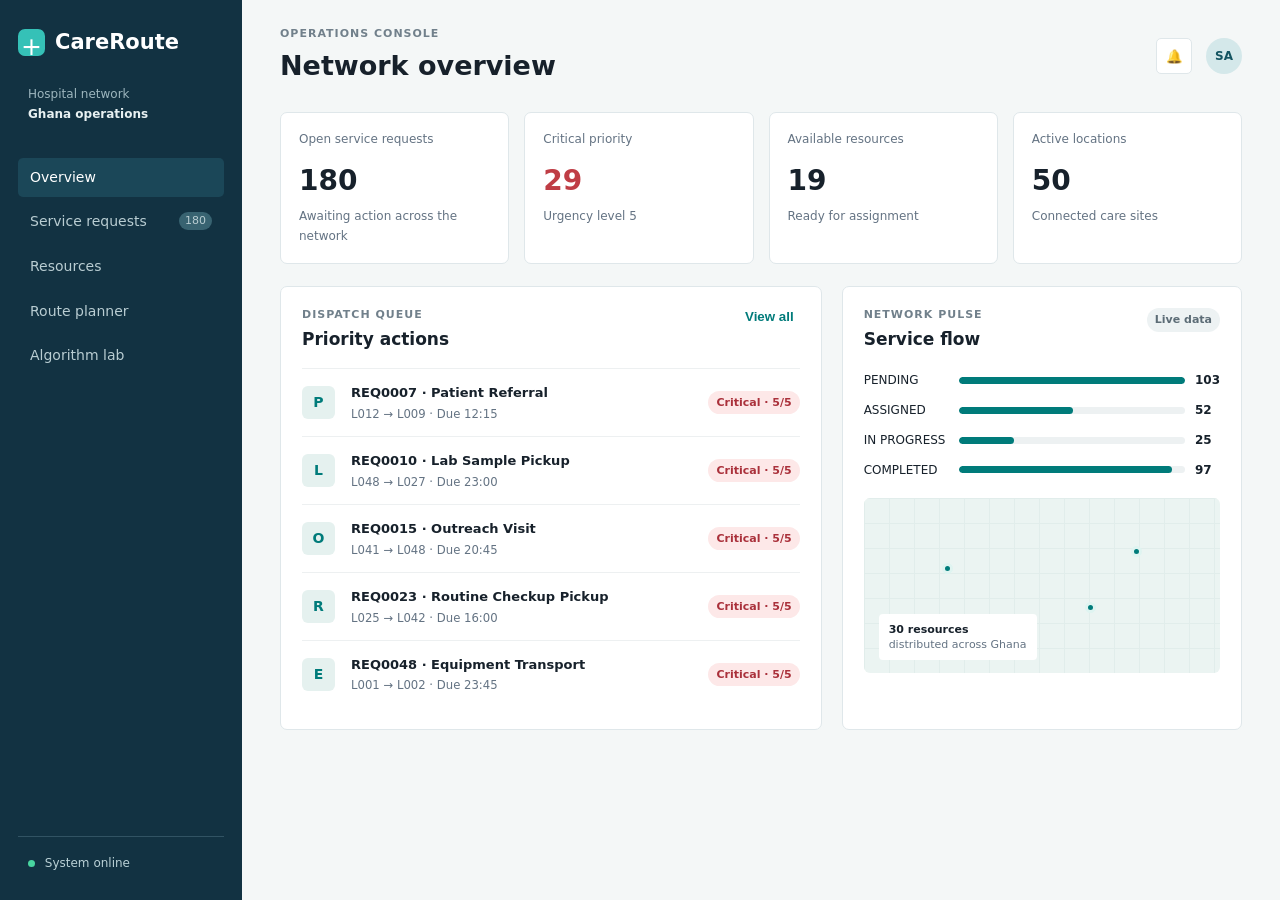
==== frontend/index.html @ ecad50bc "Initial commit: hospital optimizer project" ====
<!doctype html>
<html lang="en">
  <head>
    <meta charset="UTF-8" />
    <meta name="viewport" content="width=device-width, initial-scale=1.0" />
    <title>CareRoute | Operations Console</title>
    <link rel="stylesheet" href="styles.css" />
  </head>
  <body>
    <main class="shell">
      <aside class="sidebar">
        <div class="brand"><span class="brand-mark">+</span><span>CareRoute</span></div>
        <p class="network-label">Hospital network<br /><strong>Ghana operations</strong></p>
        <nav>
          <button class="nav-item active" data-view="dashboard">Overview</button>
          <button class="nav-item" data-view="requests">Service requests <span id="pending-count"></span></button>
          <button class="nav-item" data-view="resources">Resources</button>
          <button class="nav-item" data-view="routing">Route planner</button>
          <button class="nav-item" data-view="algorithms">Algorithm lab</button>
        </nav>
        <div class="sidebar-bottom"><span class="live-dot"></span> System online</div>
      </aside>

      <section class="content">
        <header class="topbar">
          <div><p class="eyebrow" id="page-kicker">Operations console</p><h1 id="page-title">Network overview</h1></div>
          <div class="top-actions"><button class="icon-button" aria-label="Notifications">&#128276;</button><div class="operator">SA</div></div>
        </header>

        <section id="dashboard" class="view active-view">
          <div class="stats-grid">
            <article class="stat-card"><p>Open service requests</p><strong id="open-total">--</strong><span>Awaiting action across the network</span></article>
            <article class="stat-card"><p>Critical priority</p><strong id="critical-total" class="danger-text">--</strong><span>Urgency level 5</span></article>
            <article class="stat-card"><p>Available resources</p><strong id="available-total">--</strong><span>Ready for assignment</span></article>
            <article class="stat-card"><p>Active locations</p><strong id="location-total">--</strong><span>Connected care sites</span></article>
          </div>

          <div class="dashboard-grid">
            <section class="panel dispatch-panel"><div class="panel-heading"><div><p class="eyebrow">Dispatch queue</p><h2>Priority actions</h2></div><button class="text-button" data-go="requests">View all</button></div><div id="priority-list" class="priority-list"></div></section>
            <section class="panel network-panel"><div class="panel-heading"><div><p class="eyebrow">Network pulse</p><h2>Service flow</h2></div><span class="pill neutral">Live data</span></div><div id="status-bars" class="status-bars"></div><div class="map-card"><div class="map-grid"></div><span class="map-point a"></span><span class="map-point b"></span><span class="map-point c"></span><div class="map-copy"><strong>30 resources</strong><span>distributed across Ghana</span></div></div></section>
          </div>
        </section>

        <section id="requests" class="view">
          <div class="toolbar"><label class="search"><span>Search</span><input id="request-search" placeholder="Request ID, type, or location" /></label><select id="status-filter"><option value="ALL">All statuses</option><option>PENDING</option><option>ASSIGNED</option><option>IN_PROGRESS</option><option>COMPLETED</option><option>CANCELLED</option></select><select id="urgency-filter"><option value="ALL">All urgency levels</option><option value="5">Critical</option><option value="4">High</option><option value="3">Medium</option><option value="2">Low</option><option value="1">Routine</option></select></div>
          <section class="panel table-panel"><div class="panel-heading"><div><p class="eyebrow">Service requests</p><h2>Dispatch register</h2></div><div><span id="results-count" class="muted"></span><button id="new-request" class="assign-button">New request</button></div></div><div class="table-wrap"><table><thead><tr><th>Request</th><th>Route</th><th>Urgency</th><th>Status</th><th>Deadline</th><th></th></tr></thead><tbody id="requests-table"></tbody></table></div></section>
        </section>

        <section id="resources" class="view"><section class="panel"><div class="panel-heading"><div><p class="eyebrow">Fleet and team</p><h2>Resource availability</h2></div><span class="muted">Greedy assignment ready</span></div><div id="resource-grid" class="resource-grid"></div></section></section>

        <section id="routing" class="view"><div class="route-layout"><section class="panel route-controls"><p class="eyebrow">Dijkstra route search</p><h2>Find the fastest connection</h2><label>From<select id="route-from"></select></label><label>To<select id="route-to"></select></label><button id="route-button" class="primary-button">Calculate route</button><div id="route-result" class="route-result"></div></section><section class="route-stage"><div class="route-lines"><i></i><i></i><i></i><i></i></div><div class="route-node n1">L039</div><div class="route-node n2">L021</div><div class="route-node n3">L012</div><div class="route-node n4">L045</div><div class="route-caption">Road network visualization</div></section></div></section>

        <section id="algorithms" class="view"><div class="algorithm-grid"><section class="panel"><p class="eyebrow">Scheduling engine</p><h2>Compare dispatch order</h2><div class="segmented"><button class="selected" data-order="fifo">FIFO</button><button data-order="urgency">Urgency</button><button data-order="score">Priority score</button></div><ol id="schedule-list" class="schedule-list"></ol></section><section class="panel"><p class="eyebrow">Budget selection</p><h2>Response-time optimization</h2><label class="budget-label">Available minutes <input id="budget-input" type="range" min="60" max="720" value="300" /><strong id="budget-value">300 min</strong></label><div id="budget-result" class="budget-result"></div></section><section class="panel"><p class="eyebrow">Tree lookup</p><h2>Find a request by ID</h2><div class="toolbar"><input id="index-input" placeholder="REQ0001" /><button id="index-button" class="assign-button">Search index</button></div><div id="index-result" class="muted"></div></section><section class="panel"><p class="eyebrow">Network planning</p><h2>Minimum-cost road network</h2><button id="mst-button" class="primary-button">Run Prim and Kruskal</button><div id="mst-result" class="budget-result"></div></section></div></section>
      </section>
    </main>
    <dialog id="assignment-dialog"><form method="dialog"><button class="dialog-close" value="cancel" aria-label="Close">&#215;</button><p class="eyebrow">Smart assignment</p><h2 id="dialog-title">Assign resource</h2><p id="dialog-copy" class="muted"></p><label>Available resource<select id="assignment-resource"></select></label><button id="confirm-assignment" value="default" class="primary-button">Confirm assignment</button></form></dialog>
    <dialog id="request-dialog"><form id="request-form"><button class="dialog-close" type="button" value="cancel" aria-label="Close">&#215;</button><p class="eyebrow">New service request</p><h2>Open a dispatch request</h2><label>Source<select name="source" id="new-source"></select></label><label>Destination<select name="destination" id="new-destination"></select></label><label>Service category<input name="category" value="Patient Referral" required /></label><label>Urgency<select name="urgency"><option value="5">5 — Critical</option><option value="4">4 — High</option><option value="3" selected>3 — Medium</option><option value="2">2 — Low</option><option value="1">1 — Routine</option></select></label><button class="primary-button">Create request</button></form></dialog>
    <script src="app.js"></script>
  </body>
</html>
---- frontend/styles.css ----
:root{--ink:#17212b;--muted:#647383;--line:#dfe7ea;--bg:#f4f7f7;--card:#fff;--navy:#123242;--teal:#007b7a;--aqua:#dff4f1;--red:#bf3d45;--amber:#b87516}*{box-sizing:border-box}body{margin:0;background:var(--bg);color:var(--ink);font:14px/1.4 Inter,ui-sans-serif,system-ui,-apple-system,BlinkMacSystemFont,"Segoe UI",sans-serif}.shell{display:flex;min-height:100vh}.sidebar{width:242px;background:var(--navy);color:#dce8ea;padding:28px 18px;display:flex;flex-direction:column}.brand{font-size:21px;font-weight:750;display:flex;gap:10px;align-items:center;color:#fff}.brand-mark{width:27px;height:27px;border-radius:7px;background:#35c1b7;display:grid;place-items:center;font-size:25px;font-weight:400}.network-label{font-size:12px;color:#9db6be;line-height:1.6;margin:28px 10px 34px}.network-label strong{color:#e8f1f2;font-weight:600}nav{display:grid;gap:5px}.nav-item{border:0;background:none;color:#b9cdd2;text-align:left;padding:10px 12px;border-radius:5px;font:inherit;cursor:pointer;display:flex;justify-content:space-between}.nav-item:hover,.nav-item.active{background:#1b4758;color:#fff}.nav-item span{font-size:11px;background:#386371;padding:1px 6px;border-radius:10px}.sidebar-bottom{margin-top:auto;border-top:1px solid #315363;padding:18px 10px 0;font-size:12px;color:#bad1d6}.live-dot{display:inline-block;width:7px;height:7px;background:#48d5a0;border-radius:50%;margin-right:6px}.content{flex:1;min-width:0;padding:0 38px 48px}.topbar{height:112px;display:flex;justify-content:space-between;align-items:center}.eyebrow{font-size:11px;line-height:1.2;text-transform:uppercase;letter-spacing:1px;color:#71808b;margin:0 0 7px;font-weight:700}h1,h2,p{margin-top:0}h1{font-size:27px;letter-spacing:0;margin-bottom:0}h2{font-size:17px;letter-spacing:0;margin-bottom:0}.top-actions{display:flex;align-items:center;gap:14px}.icon-button{border:1px solid var(--line);width:36px;height:36px;background:#fff;border-radius:5px;cursor:pointer}.operator{width:36px;height:36px;background:#d4e8ea;color:#135461;border-radius:50%;display:grid;place-items:center;font-weight:700;font-size:12px}.view{display:none}.view.active-view{display:block}.stats-grid{display:grid;grid-template-columns:repeat(4,1fr);gap:15px;margin-bottom:22px}.stat-card,.panel{background:var(--card);border:1px solid var(--line);border-radius:7px}.stat-card{padding:18px}.stat-card p{color:var(--muted);font-size:12px;margin-bottom:13px}.stat-card strong{font-size:28px;display:block;margin-bottom:6px}.stat-card span,.muted{font-size:12px;color:var(--muted)}.danger-text{color:var(--red)}.dashboard-grid{display:grid;grid-template-columns:1.15fr .85fr;gap:20px}.panel{padding:21px}.panel-heading{display:flex;justify-content:space-between;align-items:flex-start;margin-bottom:16px}.text-button{border:0;background:transparent;color:var(--teal);font-weight:650;cursor:pointer}.priority-list{display:grid}.priority-item{display:grid;grid-template-columns:38px 1fr auto;gap:11px;align-items:center;border-top:1px solid #edf0f1;padding:14px 0}.priority-icon{width:33px;height:33px;border-radius:6px;background:#e5f1ef;color:#007b7a;display:grid;place-items:center;font-weight:750}.priority-item strong{font-size:13px}.priority-item small{display:block;color:var(--muted);margin-top:3px}.pill,.urgency{padding:4px 8px;border-radius:12px;font-size:11px;font-weight:700;white-space:nowrap}.pill.neutral{background:#edf2f3;color:#5c6c76}.urgency.u5{background:#fde8e8;color:#aa313b}.urgency.u4{background:#fff2dc;color:#9a6214}.urgency.u3{background:#e8f3fc;color:#276a95}.urgency.u2,.urgency.u1{background:#edf2f3;color:#60717d}.status-bars{display:grid;gap:13px;margin:20px 0}.bar-row{display:grid;grid-template-columns:85px 1fr 25px;gap:10px;align-items:center;font-size:12px}.bar{height:7px;background:#edf1f2;border-radius:6px;overflow:hidden}.bar i{display:block;height:100%;background:var(--teal);border-radius:6px}.map-card{height:175px;position:relative;overflow:hidden;background:#ecf4f2;border-radius:6px}.map-grid{position:absolute;inset:0;background-image:linear-gradient(#dceae7 1px,transparent 1px),linear-gradient(90deg,#dceae7 1px,transparent 1px);background-size:25px 25px;opacity:.65}.map-point{position:absolute;width:11px;height:11px;background:#007b7a;border:3px solid #dff4f1;border-radius:50%}.map-point.a{top:37%;left:22%}.map-point.b{top:59%;left:62%}.map-point.c{top:27%;left:75%}.map-copy{position:absolute;left:15px;bottom:13px;background:#fff;padding:8px 10px;border-radius:4px;display:grid;font-size:11px}.map-copy span{color:var(--muted)}.toolbar{display:flex;gap:10px;margin-bottom:17px}.search{display:flex;align-items:center;gap:9px;background:#fff;border:1px solid var(--line);border-radius:5px;padding:0 11px;width:min(380px,50%);color:#7b8991;font-size:12px}.search input,select{border:0;background:transparent;font:inherit;outline:0;width:100%;padding:10px 0}select{background:#fff;border:1px solid var(--line);border-radius:5px;padding:9px 10px;min-width:135px}.search input{padding:10px 0}.table-panel{padding:21px 0}.table-panel .panel-heading{padding:0 21px}.table-wrap{overflow:auto}table{border-collapse:collapse;width:100%;min-width:720px}th,td{text-align:left;padding:13px 21px;border-top:1px solid #edf0f1;font-size:12px}th{color:#71808b;text-transform:uppercase;letter-spacing:.6px;font-size:10px}td strong{font-size:12px}.status{font-size:10px;font-weight:700;letter-spacing:.3px}.status.PENDING{color:#9a6214}.status.ASSIGNED{color:#276a95}.status.IN_PROGRESS{color:#007b7a}.status.COMPLETED{color:#548459}.status.CANCELLED{color:#8a5b65}.assign-button{border:1px solid #bcd5d4;background:#fff;color:#007b7a;border-radius:4px;padding:6px 9px;font:inherit;font-weight:700;cursor:pointer}.resource-grid{display:grid;grid-template-columns:repeat(3,1fr);gap:13px}.resource{border:1px solid var(--line);border-radius:5px;padding:15px}.resource-top{display:flex;justify-content:space-between;align-items:center;margin-bottom:14px}.resource strong{font-size:15px}.resource p{font-size:12px;color:var(--muted);margin:4px 0}.availability{font-size:10px;font-weight:700}.availability.AVAILABLE{color:#16815e}.availability.BUSY{color:#b87516}.availability.OFFLINE{color:#8b6870}.route-layout,.algorithm-grid{display:grid;grid-template-columns:360px 1fr;gap:20px}.route-controls label{display:grid;gap:6px;margin:20px 0 0;color:var(--muted);font-size:12px}.primary-button{border:0;background:var(--teal);color:#fff;border-radius:5px;padding:11px 14px;font:inherit;font-weight:700;cursor:pointer;margin-top:20px}.route-result{margin-top:20px;padding:13px;background:#eff8f6;border-radius:5px;font-size:13px}.route-stage{min-height:400px;background:#eaf3f1;border:1px solid var(--line);border-radius:7px;position:relative;overflow:hidden;background-image:linear-gradient(45deg,rgba(90,143,137,.08) 25%,transparent 25%,transparent 75%,rgba(90,143,137,.08) 75%),linear-gradient(-45deg,rgba(90,143,137,.06) 25%,transparent 25%,transparent 75%,rgba(90,143,137,.06) 75%);background-size:54px 54px}.route-lines i{position:absolute;height:3px;background:#78b8b2;transform-origin:left center;border-radius:3px}.route-lines i:nth-child(1){width:45%;left:20%;top:35%;transform:rotate(22deg)}.route-lines i:nth-child(2){width:32%;left:53%;top:50%;transform:rotate(-45deg)}.route-lines i:nth-child(3){width:33%;left:24%;top:39%;transform:rotate(74deg)}.route-lines i:nth-child(4){width:35%;left:34%;top:74%;transform:rotate(-23deg)}.route-node{position:absolute;width:51px;height:51px;border-radius:50%;display:grid;place-items:center;background:#fff;border:4px solid #218b85;color:#155a5c;font-size:11px;font-weight:750;box-shadow:0 2px 8px #99c5bf}.n1{left:16%;top:27%}.n2{left:58%;top:48%}.n3{right:16%;top:27%}.n4{left:31%;bottom:15%}.route-caption{position:absolute;bottom:15px;right:17px;color:#61727a;font-size:12px}.segmented{display:flex;background:#edf2f2;border-radius:5px;padding:3px;margin:20px 0 8px}.segmented button{flex:1;border:0;border-radius:3px;background:transparent;padding:7px;font:inherit;font-size:12px;cursor:pointer}.segmented button.selected{background:#fff;color:#007b7a;font-weight:700;box-shadow:0 1px 3px #ccd8d7}.schedule-list{padding-left:25px;margin:12px 0 0}.schedule-list li{padding:11px 0 11px 4px;border-bottom:1px solid #edf0f1}.schedule-list small{display:block;color:var(--muted);margin-top:3px}.budget-label{display:grid;gap:12px;color:var(--muted);font-size:12px;margin-top:25px}.budget-label input{accent-color:var(--teal);width:100%}.budget-label strong{color:var(--ink);font-size:22px}.budget-result{margin-top:21px;border-top:1px solid var(--line);padding-top:17px;font-size:13px;line-height:1.7}dialog{border:0;border-radius:7px;padding:25px;width:min(420px,90vw);box-shadow:0 14px 44px #344b5366}dialog::backdrop{background:#18313a77}dialog form{display:grid}dialog h2{margin-bottom:8px}.dialog-close{position:absolute;right:12px;top:10px;border:0;background:transparent;font-size:23px;cursor:pointer}dialog label{display:grid;gap:7px;margin-top:15px;color:var(--muted);font-size:12px}@media(max-width:900px){.sidebar{width:70px;padding:24px 10px}.brand span:last-child,.network-label,.nav-item{font-size:0}.nav-item{height:40px}.nav-item::first-letter{font-size:15px}.sidebar-bottom{font-size:0}.content{padding:0 20px 35px}.stats-grid{grid-template-columns:repeat(2,1fr)}.dashboard-grid,.route-layout,.algorithm-grid{grid-template-columns:1fr}.resource-grid{grid-template-columns:repeat(2,1fr)}}@media(max-width:560px){.content{padding:0 14px 30px}.topbar{height:90px}.stats-grid{gap:9px}.stat-card{padding:14px}.stat-card strong{font-size:22px}.toolbar{flex-wrap:wrap}.search{width:100%}.resource-grid{grid-template-columns:1fr}.topbar h1{font-size:22px}}
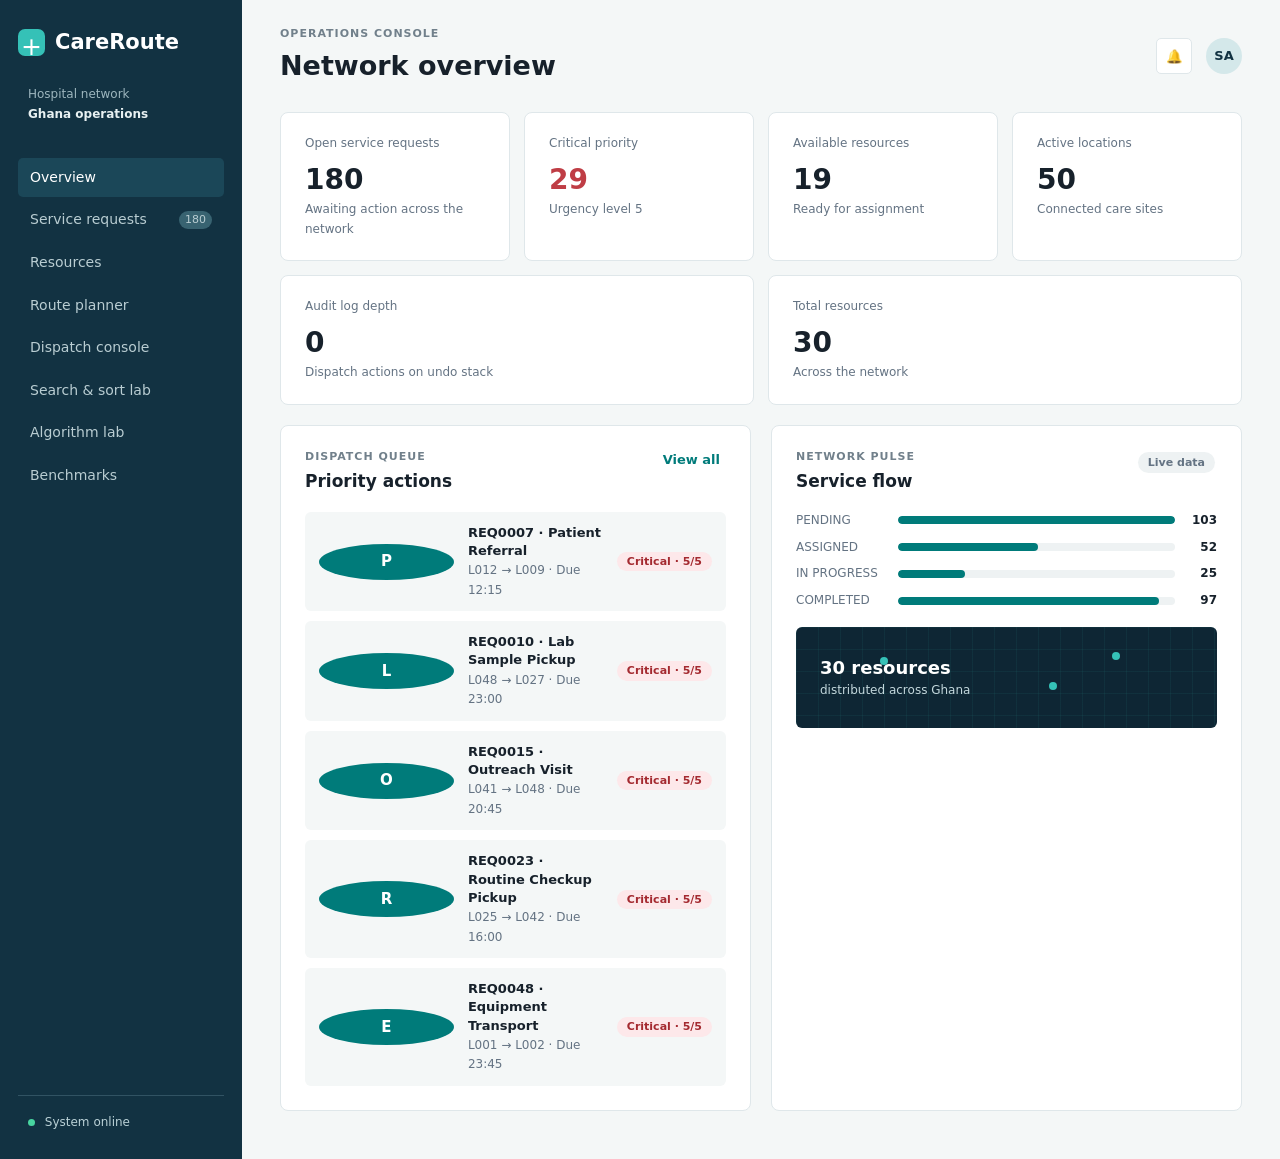
==== commit fd387bd4: "feat: complete frontend with all console functionalities - Add 10 new API endpoints to WebServer (so" ====
--- a/frontend/index.html
+++ b/frontend/index.html
@@ -16,7 +16,10 @@
           <button class="nav-item" data-view="requests">Service requests <span id="pending-count"></span></button>
           <button class="nav-item" data-view="resources">Resources</button>
           <button class="nav-item" data-view="routing">Route planner</button>
+          <button class="nav-item" data-view="dispatch">Dispatch console</button>
+          <button class="nav-item" data-view="search-sort">Search &amp; sort lab</button>
           <button class="nav-item" data-view="algorithms">Algorithm lab</button>
+          <button class="nav-item" data-view="benchmarks">Benchmarks</button>
         </nav>
         <div class="sidebar-bottom"><span class="live-dot"></span> System online</div>
       </aside>
@@ -27,6 +30,7 @@
           <div class="top-actions"><button class="icon-button" aria-label="Notifications">&#128276;</button><div class="operator">SA</div></div>
         </header>
 
+        <!-- ========== DASHBOARD ========== -->
         <section id="dashboard" class="view active-view">
           <div class="stats-grid">
             <article class="stat-card"><p>Open service requests</p><strong id="open-total">--</strong><span>Awaiting action across the network</span></article>
@@ -34,27 +38,214 @@
             <article class="stat-card"><p>Available resources</p><strong id="available-total">--</strong><span>Ready for assignment</span></article>
             <article class="stat-card"><p>Active locations</p><strong id="location-total">--</strong><span>Connected care sites</span></article>
           </div>
-
+          <div class="stats-grid" style="margin-top:14px">
+            <article class="stat-card"><p>Audit log depth</p><strong id="audit-depth">0</strong><span>Dispatch actions on undo stack</span></article>
+            <article class="stat-card"><p>Total resources</p><strong id="resource-total">--</strong><span>Across the network</span></article>
+          </div>
           <div class="dashboard-grid">
             <section class="panel dispatch-panel"><div class="panel-heading"><div><p class="eyebrow">Dispatch queue</p><h2>Priority actions</h2></div><button class="text-button" data-go="requests">View all</button></div><div id="priority-list" class="priority-list"></div></section>
             <section class="panel network-panel"><div class="panel-heading"><div><p class="eyebrow">Network pulse</p><h2>Service flow</h2></div><span class="pill neutral">Live data</span></div><div id="status-bars" class="status-bars"></div><div class="map-card"><div class="map-grid"></div><span class="map-point a"></span><span class="map-point b"></span><span class="map-point c"></span><div class="map-copy"><strong>30 resources</strong><span>distributed across Ghana</span></div></div></section>
           </div>
         </section>
 
+        <!-- ========== SERVICE REQUESTS ========== -->
         <section id="requests" class="view">
           <div class="toolbar"><label class="search"><span>Search</span><input id="request-search" placeholder="Request ID, type, or location" /></label><select id="status-filter"><option value="ALL">All statuses</option><option>PENDING</option><option>ASSIGNED</option><option>IN_PROGRESS</option><option>COMPLETED</option><option>CANCELLED</option></select><select id="urgency-filter"><option value="ALL">All urgency levels</option><option value="5">Critical</option><option value="4">High</option><option value="3">Medium</option><option value="2">Low</option><option value="1">Routine</option></select></div>
           <section class="panel table-panel"><div class="panel-heading"><div><p class="eyebrow">Service requests</p><h2>Dispatch register</h2></div><div><span id="results-count" class="muted"></span><button id="new-request" class="assign-button">New request</button></div></div><div class="table-wrap"><table><thead><tr><th>Request</th><th>Route</th><th>Urgency</th><th>Status</th><th>Deadline</th><th></th></tr></thead><tbody id="requests-table"></tbody></table></div></section>
         </section>
 
+        <!-- ========== RESOURCES ========== -->
         <section id="resources" class="view"><section class="panel"><div class="panel-heading"><div><p class="eyebrow">Fleet and team</p><h2>Resource availability</h2></div><span class="muted">Greedy assignment ready</span></div><div id="resource-grid" class="resource-grid"></div></section></section>
 
-        <section id="routing" class="view"><div class="route-layout"><section class="panel route-controls"><p class="eyebrow">Dijkstra route search</p><h2>Find the fastest connection</h2><label>From<select id="route-from"></select></label><label>To<select id="route-to"></select></label><button id="route-button" class="primary-button">Calculate route</button><div id="route-result" class="route-result"></div></section><section class="route-stage"><div class="route-lines"><i></i><i></i><i></i><i></i></div><div class="route-node n1">L039</div><div class="route-node n2">L021</div><div class="route-node n3">L012</div><div class="route-node n4">L045</div><div class="route-caption">Road network visualization</div></section></div></section>
-
-        <section id="algorithms" class="view"><div class="algorithm-grid"><section class="panel"><p class="eyebrow">Scheduling engine</p><h2>Compare dispatch order</h2><div class="segmented"><button class="selected" data-order="fifo">FIFO</button><button data-order="urgency">Urgency</button><button data-order="score">Priority score</button></div><ol id="schedule-list" class="schedule-list"></ol></section><section class="panel"><p class="eyebrow">Budget selection</p><h2>Response-time optimization</h2><label class="budget-label">Available minutes <input id="budget-input" type="range" min="60" max="720" value="300" /><strong id="budget-value">300 min</strong></label><div id="budget-result" class="budget-result"></div></section><section class="panel"><p class="eyebrow">Tree lookup</p><h2>Find a request by ID</h2><div class="toolbar"><input id="index-input" placeholder="REQ0001" /><button id="index-button" class="assign-button">Search index</button></div><div id="index-result" class="muted"></div></section><section class="panel"><p class="eyebrow">Network planning</p><h2>Minimum-cost road network</h2><button id="mst-button" class="primary-button">Run Prim and Kruskal</button><div id="mst-result" class="budget-result"></div></section></div></section>
+        <!-- ========== ROUTE PLANNER ========== -->
+        <section id="routing" class="view">
+          <div class="route-layout">
+            <section class="panel route-controls">
+              <p class="eyebrow">Dijkstra route search</p>
+              <h2>Find the fastest connection</h2>
+              <label>From<select id="route-from"></select></label>
+              <label>To<select id="route-to"></select></label>
+              <button id="route-button" class="primary-button">Calculate route</button>
+              <div id="route-result" class="route-result"></div>
+            </section>
+            <section class="route-stage">
+              <div class="route-lines"><i></i><i></i><i></i><i></i></div>
+              <div class="route-node n1">From</div>
+              <div class="route-node n2">Hop</div>
+              <div class="route-node n3">Hop</div>
+              <div class="route-node n4">To</div>
+              <div class="route-caption">Road network visualization</div>
+            </section>
+          </div>
+        </section>
+
+        <!-- ========== DISPATCH CONSOLE ========== -->
+        <section id="dispatch" class="view">
+          <div class="dispatch-layout">
+            <section class="panel">
+              <p class="eyebrow">Pod 1: Greedy dispatch</p>
+              <h2>Automatic resource assignment</h2>
+              <p class="muted" style="margin-bottom:16px">Assigns the first available resource to each pending request in urgency order. Uses the greedy algorithm from SchedulingEngine.</p>
+              <button id="dispatch-button" class="primary-button">Run greedy dispatch</button>
+              <div id="dispatch-result" class="dispatch-result" style="margin-top:16px"></div>
+            </section>
+            <section class="panel">
+              <div class="panel-heading">
+                <div><p class="eyebrow">Audit stack</p><h2>Dispatch history</h2></div>
+                <button id="undo-button" class="assign-button" style="background:var(--red);color:#fff">Undo last</button>
+              </div>
+              <div id="audit-info" class="muted" style="margin-bottom:12px">Audit log depth: 0</div>
+              <div id="audit-log" class="audit-log"></div>
+            </section>
+          </div>
+        </section>
+
+        <!-- ========== SEARCH & SORT LAB ========== -->
+        <section id="search-sort" class="view">
+          <div class="algorithm-grid">
+            <section class="panel">
+              <p class="eyebrow">Pod 2: Sorting algorithms</p>
+              <h2>Compare request sorting</h2>
+              <div class="control-row">
+                <label>Algorithm<select id="sort-algorithm">
+                  <option value="quickSort">Quick Sort</option>
+                  <option value="mergeSort">Merge Sort</option>
+                  <option value="insertionSort">Insertion Sort</option>
+                  <option value="selectionSort">Selection Sort</option>
+                </select></label>
+                <label>Direction<select id="sort-direction">
+                  <option value="descending">Descending urgency</option>
+                  <option value="ascending">Ascending urgency</option>
+                </select></label>
+                <label>Top N<input id="sort-topn" type="number" min="1" max="300" value="10" style="width:80px" /></label>
+                <button id="sort-button" class="primary-button">Sort</button>
+              </div>
+              <div id="sort-result" class="sort-result"></div>
+            </section>
+            <section class="panel">
+              <p class="eyebrow">Pod 2: Search algorithms</p>
+              <h2>Find request by ID</h2>
+              <p class="muted" style="margin-bottom:12px">Compares linear search O(n) vs binary search O(log n) on sorted data.</p>
+              <div class="control-row">
+                <input id="search-input" placeholder="REQ0001" style="flex:1" />
+                <button id="search-button" class="assign-button">Search</button>
+              </div>
+              <div id="search-result" class="search-result"></div>
+            </section>
+          </div>
+        </section>
+
+        <!-- ========== ALGORITHM LAB ========== -->
+        <section id="algorithms" class="view">
+          <div class="algorithm-grid">
+            <section class="panel">
+              <p class="eyebrow">Scheduling engine</p>
+              <h2>Compare dispatch order</h2>
+              <div class="segmented"><button class="selected" data-order="fifo">FIFO</button><button data-order="urgency">Urgency</button><button data-order="score">Priority score</button></div>
+              <ol id="schedule-list" class="schedule-list"></ol>
+            </section>
+            <section class="panel">
+              <p class="eyebrow">Budget selection</p>
+              <h2>Response-time optimization</h2>
+              <label class="budget-label">Available minutes <input id="budget-input" type="range" min="60" max="720" value="300" /><strong id="budget-value">300 min</strong></label>
+              <div id="budget-result" class="budget-result"></div>
+            </section>
+            <section class="panel">
+              <p class="eyebrow">Tree lookup</p>
+              <h2>Fast index search</h2>
+              <div class="toolbar"><input id="index-input" placeholder="REQ0001" /><button id="index-button" class="assign-button">Search index</button></div>
+              <div id="index-result" class="muted"></div>
+            </section>
+            <section class="panel">
+              <p class="eyebrow">Network planning</p>
+              <h2>Minimum-cost road network</h2>
+              <button id="mst-button" class="primary-button">Run Prim and Kruskal</button>
+              <div id="mst-result" class="budget-result"></div>
+              <div id="mst-detail" class="mst-detail"></div>
+            </section>
+            <section class="panel">
+              <p class="eyebrow">Graph traversal</p>
+              <h2>BFS and DFS exploration</h2>
+              <div class="control-row">
+                <select id="traversal-start">
+                  <option value="">Loading locations...</option>
+                </select>
+                <div class="segmented" style="margin:0"><button class="selected" data-traversal="bfs">BFS</button><button data-traversal="dfs">DFS</button></div>
+                <button id="traversal-button" class="assign-button">Run</button>
+              </div>
+              <div id="traversal-result" class="traversal-result"></div>
+            </section>
+            <section class="panel">
+              <p class="eyebrow">Dynamic programming</p>
+              <h2>Knapsack trace</h2>
+              <div id="dp-trace" class="dp-trace"></div>
+            </section>
+          </div>
+        </section>
+
+        <!-- ========== BENCHMARKS ========== -->
+        <section id="benchmarks" class="view">
+          <div class="algorithm-grid">
+            <section class="panel" style="grid-column:1/-1">
+              <div class="panel-heading">
+                <div><p class="eyebrow">Section 9: Performance experiments</p><h2>Run all benchmarks</h2></div>
+                <button id="benchmark-run" class="primary-button">Execute benchmarks</button>
+              </div>
+              <p class="muted" style="margin:0 0 16px">Times each algorithm across minimum input sizes, averages 3 runs, and records results to the algorithm_runs table and CSV.</p>
+              <div id="benchmark-status" class="muted"></div>
+            </section>
+            <section class="panel">
+              <p class="eyebrow">Search comparison</p>
+              <h2>Linear vs Binary</h2>
+              <div id="bench-search" class="bench-table"></div>
+            </section>
+            <section class="panel">
+              <p class="eyebrow">Sorting comparison</p>
+              <h2>4 algorithms</h2>
+              <div id="bench-sort" class="bench-table"></div>
+            </section>
+            <section class="panel">
+              <p class="eyebrow">Data structure throughput</p>
+              <h2>HashMap &amp; Heap</h2>
+              <div id="bench-ds" class="bench-table"></div>
+            </section>
+            <section class="panel">
+              <p class="eyebrow">Graph algorithms</p>
+              <h2>BFS, DFS, Dijkstra, Prim</h2>
+              <div id="bench-graph" class="bench-table"></div>
+            </section>
+          </div>
+        </section>
+
       </section>
     </main>
-    <dialog id="assignment-dialog"><form method="dialog"><button class="dialog-close" value="cancel" aria-label="Close">&#215;</button><p class="eyebrow">Smart assignment</p><h2 id="dialog-title">Assign resource</h2><p id="dialog-copy" class="muted"></p><label>Available resource<select id="assignment-resource"></select></label><button id="confirm-assignment" value="default" class="primary-button">Confirm assignment</button></form></dialog>
-    <dialog id="request-dialog"><form id="request-form"><button class="dialog-close" type="button" value="cancel" aria-label="Close">&#215;</button><p class="eyebrow">New service request</p><h2>Open a dispatch request</h2><label>Source<select name="source" id="new-source"></select></label><label>Destination<select name="destination" id="new-destination"></select></label><label>Service category<input name="category" value="Patient Referral" required /></label><label>Urgency<select name="urgency"><option value="5">5 — Critical</option><option value="4">4 — High</option><option value="3" selected>3 — Medium</option><option value="2">2 — Low</option><option value="1">1 — Routine</option></select></label><button class="primary-button">Create request</button></form></dialog>
+
+    <!-- Assignment dialog -->
+    <dialog id="assignment-dialog">
+      <form method="dialog">
+        <button class="dialog-close" value="cancel" aria-label="Close">&#215;</button>
+        <p class="eyebrow">Smart assignment</p>
+        <h2 id="dialog-title">Assign resource</h2>
+        <p id="dialog-copy" class="muted"></p>
+        <label>Available resource<select id="assignment-resource"></select></label>
+        <button id="confirm-assignment" value="default" class="primary-button">Confirm assignment</button>
+      </form>
+    </dialog>
+
+    <!-- New request dialog -->
+    <dialog id="request-dialog">
+      <form id="request-form">
+        <button class="dialog-close" type="button" value="cancel" aria-label="Close">&#215;</button>
+        <p class="eyebrow">New service request</p>
+        <h2>Open a dispatch request</h2>
+        <label>Source<select name="source" id="new-source"></select></label>
+        <label>Destination<select name="destination" id="new-destination"></select></label>
+        <label>Service category<input name="category" value="Patient Referral" required /></label>
+        <label>Urgency<select name="urgency"><option value="5">5 — Critical</option><option value="4">4 — High</option><option value="3" selected>3 — Medium</option><option value="2">2 — Low</option><option value="1">1 — Routine</option></select></label>
+        <button class="primary-button">Create request</button>
+      </form>
+    </dialog>
+
     <script src="app.js"></script>
   </body>
 </html>
--- a/frontend/styles.css
+++ b/frontend/styles.css
@@ -1 +1,290 @@
-:root{--ink:#17212b;--muted:#647383;--line:#dfe7ea;--bg:#f4f7f7;--card:#fff;--navy:#123242;--teal:#007b7a;--aqua:#dff4f1;--red:#bf3d45;--amber:#b87516}*{box-sizing:border-box}body{margin:0;background:var(--bg);color:var(--ink);font:14px/1.4 Inter,ui-sans-serif,system-ui,-apple-system,BlinkMacSystemFont,"Segoe UI",sans-serif}.shell{display:flex;min-height:100vh}.sidebar{width:242px;background:var(--navy);color:#dce8ea;padding:28px 18px;display:flex;flex-direction:column}.brand{font-size:21px;font-weight:750;display:flex;gap:10px;align-items:center;color:#fff}.brand-mark{width:27px;height:27px;border-radius:7px;background:#35c1b7;display:grid;place-items:center;font-size:25px;font-weight:400}.network-label{font-size:12px;color:#9db6be;line-height:1.6;margin:28px 10px 34px}.network-label strong{color:#e8f1f2;font-weight:600}nav{display:grid;gap:5px}.nav-item{border:0;background:none;color:#b9cdd2;text-align:left;padding:10px 12px;border-radius:5px;font:inherit;cursor:pointer;display:flex;justify-content:space-between}.nav-item:hover,.nav-item.active{background:#1b4758;color:#fff}.nav-item span{font-size:11px;background:#386371;padding:1px 6px;border-radius:10px}.sidebar-bottom{margin-top:auto;border-top:1px solid #315363;padding:18px 10px 0;font-size:12px;color:#bad1d6}.live-dot{display:inline-block;width:7px;height:7px;background:#48d5a0;border-radius:50%;margin-right:6px}.content{flex:1;min-width:0;padding:0 38px 48px}.topbar{height:112px;display:flex;justify-content:space-between;align-items:center}.eyebrow{font-size:11px;line-height:1.2;text-transform:uppercase;letter-spacing:1px;color:#71808b;margin:0 0 7px;font-weight:700}h1,h2,p{margin-top:0}h1{font-size:27px;letter-spacing:0;margin-bottom:0}h2{font-size:17px;letter-spacing:0;margin-bottom:0}.top-actions{display:flex;align-items:center;gap:14px}.icon-button{border:1px solid var(--line);width:36px;height:36px;background:#fff;border-radius:5px;cursor:pointer}.operator{width:36px;height:36px;background:#d4e8ea;color:#135461;border-radius:50%;display:grid;place-items:center;font-weight:700;font-size:12px}.view{display:none}.view.active-view{display:block}.stats-grid{display:grid;grid-template-columns:repeat(4,1fr);gap:15px;margin-bottom:22px}.stat-card,.panel{background:var(--card);border:1px solid var(--line);border-radius:7px}.stat-card{padding:18px}.stat-card p{color:var(--muted);font-size:12px;margin-bottom:13px}.stat-card strong{font-size:28px;display:block;margin-bottom:6px}.stat-card span,.muted{font-size:12px;color:var(--muted)}.danger-text{color:var(--red)}.dashboard-grid{display:grid;grid-template-columns:1.15fr .85fr;gap:20px}.panel{padding:21px}.panel-heading{display:flex;justify-content:space-between;align-items:flex-start;margin-bottom:16px}.text-button{border:0;background:transparent;color:var(--teal);font-weight:650;cursor:pointer}.priority-list{display:grid}.priority-item{display:grid;grid-template-columns:38px 1fr auto;gap:11px;align-items:center;border-top:1px solid #edf0f1;padding:14px 0}.priority-icon{width:33px;height:33px;border-radius:6px;background:#e5f1ef;color:#007b7a;display:grid;place-items:center;font-weight:750}.priority-item strong{font-size:13px}.priority-item small{display:block;color:var(--muted);margin-top:3px}.pill,.urgency{padding:4px 8px;border-radius:12px;font-size:11px;font-weight:700;white-space:nowrap}.pill.neutral{background:#edf2f3;color:#5c6c76}.urgency.u5{background:#fde8e8;color:#aa313b}.urgency.u4{background:#fff2dc;color:#9a6214}.urgency.u3{background:#e8f3fc;color:#276a95}.urgency.u2,.urgency.u1{background:#edf2f3;color:#60717d}.status-bars{display:grid;gap:13px;margin:20px 0}.bar-row{display:grid;grid-template-columns:85px 1fr 25px;gap:10px;align-items:center;font-size:12px}.bar{height:7px;background:#edf1f2;border-radius:6px;overflow:hidden}.bar i{display:block;height:100%;background:var(--teal);border-radius:6px}.map-card{height:175px;position:relative;overflow:hidden;background:#ecf4f2;border-radius:6px}.map-grid{position:absolute;inset:0;background-image:linear-gradient(#dceae7 1px,transparent 1px),linear-gradient(90deg,#dceae7 1px,transparent 1px);background-size:25px 25px;opacity:.65}.map-point{position:absolute;width:11px;height:11px;background:#007b7a;border:3px solid #dff4f1;border-radius:50%}.map-point.a{top:37%;left:22%}.map-point.b{top:59%;left:62%}.map-point.c{top:27%;left:75%}.map-copy{position:absolute;left:15px;bottom:13px;background:#fff;padding:8px 10px;border-radius:4px;display:grid;font-size:11px}.map-copy span{color:var(--muted)}.toolbar{display:flex;gap:10px;margin-bottom:17px}.search{display:flex;align-items:center;gap:9px;background:#fff;border:1px solid var(--line);border-radius:5px;padding:0 11px;width:min(380px,50%);color:#7b8991;font-size:12px}.search input,select{border:0;background:transparent;font:inherit;outline:0;width:100%;padding:10px 0}select{background:#fff;border:1px solid var(--line);border-radius:5px;padding:9px 10px;min-width:135px}.search input{padding:10px 0}.table-panel{padding:21px 0}.table-panel .panel-heading{padding:0 21px}.table-wrap{overflow:auto}table{border-collapse:collapse;width:100%;min-width:720px}th,td{text-align:left;padding:13px 21px;border-top:1px solid #edf0f1;font-size:12px}th{color:#71808b;text-transform:uppercase;letter-spacing:.6px;font-size:10px}td strong{font-size:12px}.status{font-size:10px;font-weight:700;letter-spacing:.3px}.status.PENDING{color:#9a6214}.status.ASSIGNED{color:#276a95}.status.IN_PROGRESS{color:#007b7a}.status.COMPLETED{color:#548459}.status.CANCELLED{color:#8a5b65}.assign-button{border:1px solid #bcd5d4;background:#fff;color:#007b7a;border-radius:4px;padding:6px 9px;font:inherit;font-weight:700;cursor:pointer}.resource-grid{display:grid;grid-template-columns:repeat(3,1fr);gap:13px}.resource{border:1px solid var(--line);border-radius:5px;padding:15px}.resource-top{display:flex;justify-content:space-between;align-items:center;margin-bottom:14px}.resource strong{font-size:15px}.resource p{font-size:12px;color:var(--muted);margin:4px 0}.availability{font-size:10px;font-weight:700}.availability.AVAILABLE{color:#16815e}.availability.BUSY{color:#b87516}.availability.OFFLINE{color:#8b6870}.route-layout,.algorithm-grid{display:grid;grid-template-columns:360px 1fr;gap:20px}.route-controls label{display:grid;gap:6px;margin:20px 0 0;color:var(--muted);font-size:12px}.primary-button{border:0;background:var(--teal);color:#fff;border-radius:5px;padding:11px 14px;font:inherit;font-weight:700;cursor:pointer;margin-top:20px}.route-result{margin-top:20px;padding:13px;background:#eff8f6;border-radius:5px;font-size:13px}.route-stage{min-height:400px;background:#eaf3f1;border:1px solid var(--line);border-radius:7px;position:relative;overflow:hidden;background-image:linear-gradient(45deg,rgba(90,143,137,.08) 25%,transparent 25%,transparent 75%,rgba(90,143,137,.08) 75%),linear-gradient(-45deg,rgba(90,143,137,.06) 25%,transparent 25%,transparent 75%,rgba(90,143,137,.06) 75%);background-size:54px 54px}.route-lines i{position:absolute;height:3px;background:#78b8b2;transform-origin:left center;border-radius:3px}.route-lines i:nth-child(1){width:45%;left:20%;top:35%;transform:rotate(22deg)}.route-lines i:nth-child(2){width:32%;left:53%;top:50%;transform:rotate(-45deg)}.route-lines i:nth-child(3){width:33%;left:24%;top:39%;transform:rotate(74deg)}.route-lines i:nth-child(4){width:35%;left:34%;top:74%;transform:rotate(-23deg)}.route-node{position:absolute;width:51px;height:51px;border-radius:50%;display:grid;place-items:center;background:#fff;border:4px solid #218b85;color:#155a5c;font-size:11px;font-weight:750;box-shadow:0 2px 8px #99c5bf}.n1{left:16%;top:27%}.n2{left:58%;top:48%}.n3{right:16%;top:27%}.n4{left:31%;bottom:15%}.route-caption{position:absolute;bottom:15px;right:17px;color:#61727a;font-size:12px}.segmented{display:flex;background:#edf2f2;border-radius:5px;padding:3px;margin:20px 0 8px}.segmented button{flex:1;border:0;border-radius:3px;background:transparent;padding:7px;font:inherit;font-size:12px;cursor:pointer}.segmented button.selected{background:#fff;color:#007b7a;font-weight:700;box-shadow:0 1px 3px #ccd8d7}.schedule-list{padding-left:25px;margin:12px 0 0}.schedule-list li{padding:11px 0 11px 4px;border-bottom:1px solid #edf0f1}.schedule-list small{display:block;color:var(--muted);margin-top:3px}.budget-label{display:grid;gap:12px;color:var(--muted);font-size:12px;margin-top:25px}.budget-label input{accent-color:var(--teal);width:100%}.budget-label strong{color:var(--ink);font-size:22px}.budget-result{margin-top:21px;border-top:1px solid var(--line);padding-top:17px;font-size:13px;line-height:1.7}dialog{border:0;border-radius:7px;padding:25px;width:min(420px,90vw);box-shadow:0 14px 44px #344b5366}dialog::backdrop{background:#18313a77}dialog form{display:grid}dialog h2{margin-bottom:8px}.dialog-close{position:absolute;right:12px;top:10px;border:0;background:transparent;font-size:23px;cursor:pointer}dialog label{display:grid;gap:7px;margin-top:15px;color:var(--muted);font-size:12px}@media(max-width:900px){.sidebar{width:70px;padding:24px 10px}.brand span:last-child,.network-label,.nav-item{font-size:0}.nav-item{height:40px}.nav-item::first-letter{font-size:15px}.sidebar-bottom{font-size:0}.content{padding:0 20px 35px}.stats-grid{grid-template-columns:repeat(2,1fr)}.dashboard-grid,.route-layout,.algorithm-grid{grid-template-columns:1fr}.resource-grid{grid-template-columns:repeat(2,1fr)}}@media(max-width:560px){.content{padding:0 14px 30px}.topbar{height:90px}.stats-grid{gap:9px}.stat-card{padding:14px}.stat-card strong{font-size:22px}.toolbar{flex-wrap:wrap}.search{width:100%}.resource-grid{grid-template-columns:1fr}.topbar h1{font-size:22px}}
+/* ================================================================
+   CareRoute  --  Design system and component styles
+   ================================================================ */
+
+:root {
+  --ink: #17212b;
+  --muted: #647383;
+  --line: #dfe7ea;
+  --bg: #f4f7f7;
+  --card: #fff;
+  --navy: #123242;
+  --teal: #007b7a;
+  --aqua: #dff4f1;
+  --red: #bf3d45;
+  --amber: #b87516;
+}
+
+/* ---- Reset ---- */
+*, *::before, *::after { box-sizing: border-box; }
+
+body {
+  margin: 0;
+  background: var(--bg);
+  color: var(--ink);
+  font: 14px/1.4 Inter, ui-sans-serif, system-ui, -apple-system, BlinkMacSystemFont, "Segoe UI", sans-serif;
+}
+
+/* ---- Layout shell ---- */
+.shell { display: flex; min-height: 100vh; }
+
+/* ---- Sidebar ---- */
+.sidebar {
+  width: 242px;
+  background: var(--navy);
+  color: #dce8ea;
+  padding: 28px 18px;
+  display: flex;
+  flex-direction: column;
+  flex-shrink: 0;
+}
+.brand { font-size: 21px; font-weight: 750; display: flex; gap: 10px; align-items: center; color: #fff; }
+.brand-mark { width: 27px; height: 27px; border-radius: 7px; background: #35c1b7; display: grid; place-items: center; font-size: 25px; font-weight: 400; }
+.network-label { font-size: 12px; color: #9db6be; line-height: 1.6; margin: 28px 10px 34px; }
+.network-label strong { color: #e8f1f2; font-weight: 600; }
+nav { display: grid; gap: 3px; }
+.nav-item {
+  border: 0; background: none; color: #b9cdd2; text-align: left;
+  padding: 10px 12px; border-radius: 5px; font: inherit; cursor: pointer;
+  display: flex; justify-content: space-between; align-items: center;
+}
+.nav-item:hover, .nav-item.active { background: #1b4758; color: #fff; }
+.nav-item span { font-size: 11px; background: #386371; padding: 1px 6px; border-radius: 10px; }
+.sidebar-bottom { margin-top: auto; border-top: 1px solid #315363; padding: 18px 10px 0; font-size: 12px; color: #bad1d6; }
+.live-dot { display: inline-block; width: 7px; height: 7px; background: #48d5a0; border-radius: 50%; margin-right: 6px; }
+
+/* ---- Content area ---- */
+.content { flex: 1; min-width: 0; padding: 0 38px 48px; }
+.topbar { height: 112px; display: flex; justify-content: space-between; align-items: center; }
+.eyebrow { font-size: 11px; line-height: 1.2; text-transform: uppercase; letter-spacing: 1px; color: #71808b; margin: 0 0 7px; font-weight: 700; }
+h1, h2, p { margin-top: 0; }
+h1 { font-size: 27px; letter-spacing: 0; margin-bottom: 0; }
+h2 { font-size: 17px; letter-spacing: 0; margin-bottom: 0; }
+.top-actions { display: flex; align-items: center; gap: 14px; }
+.icon-button { border: 1px solid var(--line); width: 36px; height: 36px; background: #fff; border-radius: 5px; cursor: pointer; }
+.operator { width: 36px; height: 36px; background: #d4e8ea; color: var(--navy); border-radius: 50%; display: grid; place-items: center; font-weight: 700; font-size: 13px; }
+
+/* ---- Views ---- */
+.view { display: none; }
+.view.active-view { display: block; }
+
+/* ---- Stats grid ---- */
+.stats-grid { display: grid; grid-template-columns: repeat(auto-fit, minmax(200px, 1fr)); gap: 14px; }
+.stat-card { background: var(--card); border: 1px solid var(--line); border-radius: 8px; padding: 22px 24px; }
+.stat-card p { font-size: 12px; color: var(--muted); margin: 0 0 8px; }
+.stat-card strong { font-size: 28px; display: block; }
+.stat-card span { font-size: 12px; color: var(--muted); }
+.danger-text { color: var(--red) !important; }
+
+/* ---- Dashboard grid ---- */
+.dashboard-grid { display: grid; grid-template-columns: 1fr 1fr; gap: 20px; margin-top: 20px; }
+@media (max-width: 960px) { .dashboard-grid { grid-template-columns: 1fr; } }
+
+/* ---- Panels ---- */
+.panel { background: var(--card); border: 1px solid var(--line); border-radius: 8px; padding: 24px; }
+.panel-heading { display: flex; justify-content: space-between; align-items: flex-start; margin-bottom: 18px; }
+.panel-heading h2 { margin-top: 2px; }
+
+/* ---- Priority list ---- */
+.priority-list { display: flex; flex-direction: column; gap: 10px; }
+.priority-item { display: flex; align-items: center; gap: 14px; padding: 12px 14px; background: var(--bg); border-radius: 6px; }
+.priority-icon { width: 36px; height: 36px; background: var(--teal); color: #fff; border-radius: 50%; display: grid; place-items: center; font-weight: 700; font-size: 15px; flex-shrink: 0; }
+.priority-item div { flex: 1; min-width: 0; }
+.priority-item strong { display: block; font-size: 13px; }
+.priority-item small { color: var(--muted); font-size: 12px; }
+
+/* ---- Status bars ---- */
+.status-bars { display: flex; flex-direction: column; gap: 10px; margin-bottom: 18px; }
+.bar-row { display: flex; align-items: center; gap: 12px; font-size: 12px; }
+.bar-row span { width: 90px; color: var(--muted); }
+.bar { flex: 1; height: 8px; background: #eef2f3; border-radius: 4px; overflow: hidden; }
+.bar i { display: block; height: 100%; background: var(--teal); border-radius: 4px; transition: width 0.4s; }
+.bar-row b { width: 30px; text-align: right; }
+
+/* ---- Map card ---- */
+.map-card { background: #0e2634; border-radius: 6px; padding: 28px 24px; color: #c3d7dc; position: relative; overflow: hidden; }
+.map-grid { position: absolute; inset: 0; background-image: linear-gradient(rgba(53, 193, 183, 0.07) 1px, transparent 1px), linear-gradient(90deg, rgba(53, 193, 183, 0.07) 1px, transparent 1px); background-size: 22px 22px; }
+.map-point { position: absolute; width: 8px; height: 8px; background: #35c1b7; border-radius: 50%; }
+.map-point.a { top: 30%; left: 20%; }
+.map-point.b { top: 55%; left: 60%; }
+.map-point.c { top: 25%; left: 75%; }
+.map-copy { position: relative; z-index: 1; }
+.map-copy strong { font-size: 18px; color: #fff; display: block; }
+.map-copy span { font-size: 12px; }
+
+/* ---- Toolbar ---- */
+.toolbar { display: flex; gap: 12px; align-items: flex-end; flex-wrap: wrap; margin-bottom: 16px; }
+.toolbar label { display: flex; flex-direction: column; gap: 4px; font-size: 12px; color: var(--muted); }
+.toolbar input, .toolbar select {
+  padding: 9px 12px; border: 1px solid var(--line); border-radius: 5px; font: inherit;
+  background: #fff; color: var(--ink);
+}
+.toolbar .search { flex: 1; min-width: 200px; }
+
+/* ---- Control row ---- */
+.control-row { display: flex; gap: 10px; align-items: flex-end; flex-wrap: wrap; margin-bottom: 14px; }
+.control-row label { display: flex; flex-direction: column; gap: 4px; font-size: 12px; color: var(--muted); }
+.control-row select, .control-row input {
+  padding: 9px 12px; border: 1px solid var(--line); border-radius: 5px; font: inherit;
+  background: #fff; color: var(--ink);
+}
+
+/* ---- Table ---- */
+.table-wrap { overflow-x: auto; }
+table { width: 100%; border-collapse: collapse; font-size: 13px; }
+th { text-align: left; padding: 10px 14px; font-weight: 600; border-bottom: 2px solid var(--line); color: var(--muted); font-size: 11px; text-transform: uppercase; letter-spacing: 0.5px; }
+td { padding: 12px 14px; border-bottom: 1px solid var(--line); vertical-align: middle; }
+tr:last-child td { border-bottom: 0; }
+
+/* ---- Urgency badges ---- */
+.urgency { display: inline-block; padding: 2px 10px; border-radius: 12px; font-size: 11px; font-weight: 600; white-space: nowrap; }
+.u5 { background: #fde8ea; color: #a42a30; }
+.u4 { background: #fef3e2; color: #8a5510; }
+.u3 { background: #e8f0fe; color: #2a56a5; }
+.u2 { background: #eef6ee; color: #2a7a2a; }
+.u1 { background: #f2f2f2; color: #666; }
+
+/* ---- Status pills ---- */
+.status { display: inline-block; padding: 2px 10px; border-radius: 12px; font-size: 11px; font-weight: 600; }
+.status.PENDING, [class*="PENDING"] { background: #fef3e2; color: #8a5510; }
+.status.ASSIGNED, [class*="ASSIGNED"] { background: #e8f0fe; color: #2a56a5; }
+.status.IN_PROGRESS { background: #dff4f1; color: #007b7a; }
+.status.COMPLETED { background: #eef6ee; color: #2a7a2a; }
+.status.CANCELLED { background: #f2f2f2; color: #666; }
+
+/* ---- Pill ---- */
+.pill { display: inline-block; padding: 3px 10px; border-radius: 12px; font-size: 11px; font-weight: 600; margin: 2px; }
+.pill.neutral { background: #eef2f3; color: var(--muted); }
+.pill.teal { background: #dff4f1; color: var(--teal); }
+
+/* ---- Availability ---- */
+.availability { display: inline-block; padding: 2px 10px; border-radius: 12px; font-size: 11px; font-weight: 600; }
+.availability.AVAILABLE { background: #eef6ee; color: #2a7a2a; }
+.availability.BUSY { background: #fef3e2; color: #8a5510; }
+.availability.OFFLINE { background: #f2f2f2; color: #666; }
+
+/* ---- Buttons ---- */
+.primary-button {
+  padding: 10px 20px; border: 0; background: var(--teal); color: #fff; border-radius: 5px;
+  font: inherit; font-weight: 600; cursor: pointer;
+}
+.primary-button:hover { background: #006564; }
+.primary-button:disabled { opacity: 0.5; cursor: not-allowed; }
+.assign-button {
+  padding: 6px 14px; border: 1px solid var(--teal); background: #fff; color: var(--teal);
+  border-radius: 5px; font: inherit; font-weight: 600; font-size: 12px; cursor: pointer;
+}
+.assign-button:hover { background: var(--aqua); }
+.text-button { border: 0; background: none; color: var(--teal); font: inherit; font-weight: 600; cursor: pointer; font-size: 13px; }
+.text-button:hover { text-decoration: underline; }
+
+/* ---- Segmented control ---- */
+.segmented { display: inline-flex; gap: 0; border: 1px solid var(--line); border-radius: 5px; overflow: hidden; margin-bottom: 14px; }
+.segmented button {
+  border: 0; background: #fff; color: var(--muted); padding: 8px 16px; font: inherit;
+  font-size: 12px; cursor: pointer; border-right: 1px solid var(--line);
+}
+.segmented button:last-child { border-right: 0; }
+.segmented button.selected { background: var(--teal); color: #fff; }
+
+/* ---- Resource grid ---- */
+.resource-grid { display: grid; grid-template-columns: repeat(auto-fill, minmax(260px, 1fr)); gap: 14px; }
+.resource { background: var(--bg); border-radius: 6px; padding: 18px; }
+.resource-top { display: flex; justify-content: space-between; align-items: center; margin-bottom: 8px; }
+.resource p { margin: 4px 0; font-size: 13px; color: var(--muted); }
+
+/* ---- Route planner ---- */
+.route-layout { display: grid; grid-template-columns: 1fr 1fr; gap: 24px; }
+@media (max-width: 860px) { .route-layout { grid-template-columns: 1fr; } }
+.route-controls label { display: flex; flex-direction: column; gap: 4px; font-size: 12px; color: var(--muted); margin-bottom: 14px; }
+.route-controls select {
+  padding: 9px 12px; border: 1px solid var(--line); border-radius: 5px; font: inherit;
+  background: #fff; color: var(--ink);
+}
+.route-result { margin-top: 18px; font-size: 13px; line-height: 1.8; }
+.route-stage {
+  background: #0e2634; border-radius: 8px; padding: 40px 30px; color: #fff;
+  display: flex; flex-direction: column; align-items: center; justify-content: center;
+  position: relative; min-height: 240px;
+}
+.route-lines { position: absolute; top: 50%; left: 10%; right: 10%; height: 2px; background: rgba(53, 193, 183, 0.3); }
+.route-lines i { position: absolute; top: -3px; width: 8px; height: 8px; background: #35c1b7; border-radius: 50%; }
+.route-lines i:nth-child(1) { left: 0; }
+.route-lines i:nth-child(2) { left: 33%; }
+.route-lines i:nth-child(3) { left: 66%; }
+.route-lines i:nth-child(4) { right: 0; }
+.route-node { position: absolute; padding: 6px 14px; background: #1b4758; border: 1px solid #35c1b7; border-radius: 20px; font-size: 12px; font-weight: 600; }
+.route-node.n1 { top: 35%; left: 6%; }
+.route-node.n2 { top: 35%; left: 30%; }
+.route-node.n3 { top: 35%; left: 63%; }
+.route-node.n4 { top: 35%; right: 6%; }
+.route-caption { position: absolute; bottom: 20px; font-size: 12px; color: #7da0a8; }
+
+/* ---- Algorithm grid ---- */
+.algorithm-grid { display: grid; grid-template-columns: repeat(auto-fill, minmax(400px, 1fr)); gap: 20px; }
+@media (max-width: 900px) { .algorithm-grid { grid-template-columns: 1fr; } }
+
+/* ---- Schedule list ---- */
+.schedule-list { padding-left: 20px; margin: 14px 0 0; }
+.schedule-list li { padding: 8px 0; border-bottom: 1px solid var(--line); font-size: 13px; }
+.schedule-list li:last-child { border-bottom: 0; }
+.schedule-list li strong { margin-right: 6px; }
+.schedule-list li small { display: block; color: var(--muted); margin-top: 2px; }
+.schedule-meta { list-style: none !important; margin-left: -20px; color: var(--muted); font-size: 12px; padding-bottom: 10px; border-bottom: 2px solid var(--line); }
+
+/* ---- Budget ---- */
+.budget-label { display: flex; flex-direction: column; gap: 6px; font-size: 12px; color: var(--muted); margin-bottom: 14px; }
+.budget-label input[type=range] { width: 100%; }
+.budget-label strong { color: var(--ink); font-size: 15px; }
+.budget-result { font-size: 13px; line-height: 1.8; }
+
+/* ---- Dispatch console ---- */
+.dispatch-layout { display: grid; grid-template-columns: 1fr 1fr; gap: 24px; }
+@media (max-width: 860px) { .dispatch-layout { grid-template-columns: 1fr; } }
+.dispatch-result { font-size: 13px; line-height: 1.8; }
+.dispatch-list { margin-top: 12px; display: flex; flex-direction: column; gap: 6px; }
+.dispatch-entry { display: flex; align-items: center; gap: 8px; padding: 8px 12px; background: var(--bg); border-radius: 5px; }
+.dispatch-empty { padding: 16px; background: var(--bg); border-radius: 6px; }
+.audit-log { max-height: 300px; overflow-y: auto; }
+
+/* ---- Sort result ---- */
+.sort-result { font-size: 13px; line-height: 1.6; }
+.sort-result table { margin-top: 12px; }
+.sort-table { margin-top: 14px; }
+
+/* ---- Search result ---- */
+.search-result { font-size: 13px; line-height: 1.8; margin-top: 14px; }
+
+/* ---- Traversal ---- */
+.traversal-result { font-size: 13px; line-height: 1.8; margin-top: 12px; }
+.traversal-order { margin-top: 8px; max-height: 200px; overflow-y: auto; }
+.traversal-node { display: inline-block; padding: 2px 8px; margin: 2px; background: var(--aqua); color: var(--teal); border-radius: 4px; font-size: 11px; font-weight: 600; }
+
+/* ---- DP trace ---- */
+.dp-trace { font-size: 13px; line-height: 1.8; }
+
+/* ---- MST detail ---- */
+.mst-detail { font-size: 13px; margin-top: 8px; }
+.mst-edges { display: grid; grid-template-columns: 1fr 1fr; gap: 16px; margin-top: 12px; }
+.mst-edges div { padding: 12px; background: var(--bg); border-radius: 6px; }
+
+/* ---- Benchmark tables ---- */
+.bench-table { overflow-x: auto; }
+.bench-table table { margin-top: 10px; }
+.bench-table td, .bench-table th { font-size: 12px; padding: 8px 12px; }
+
+/* ---- Muted text ---- */
+.muted { color: var(--muted); }
+
+/* ---- Dialogs ---- */
+dialog { border: 0; border-radius: 10px; padding: 0; box-shadow: 0 12px 48px rgba(0,0,0,0.2); max-width: 480px; width: 100%; }
+dialog::backdrop { background: rgba(0,0,0,0.3); }
+dialog form { padding: 32px; }
+dialog h2 { margin-bottom: 8px; }
+dialog label { display: flex; flex-direction: column; gap: 6px; margin-bottom: 16px; font-size: 12px; color: var(--muted); }
+dialog select, dialog input[type=text], dialog input:not([type]) {
+  padding: 9px 12px; border: 1px solid var(--line); border-radius: 5px; font: inherit;
+  background: #fff; color: var(--ink);
+}
+dialog .primary-button { width: 100%; margin-top: 8px; }
+.dialog-close { position: absolute; top: 14px; right: 14px; border: 0; background: none; font-size: 22px; cursor: pointer; color: var(--muted); }
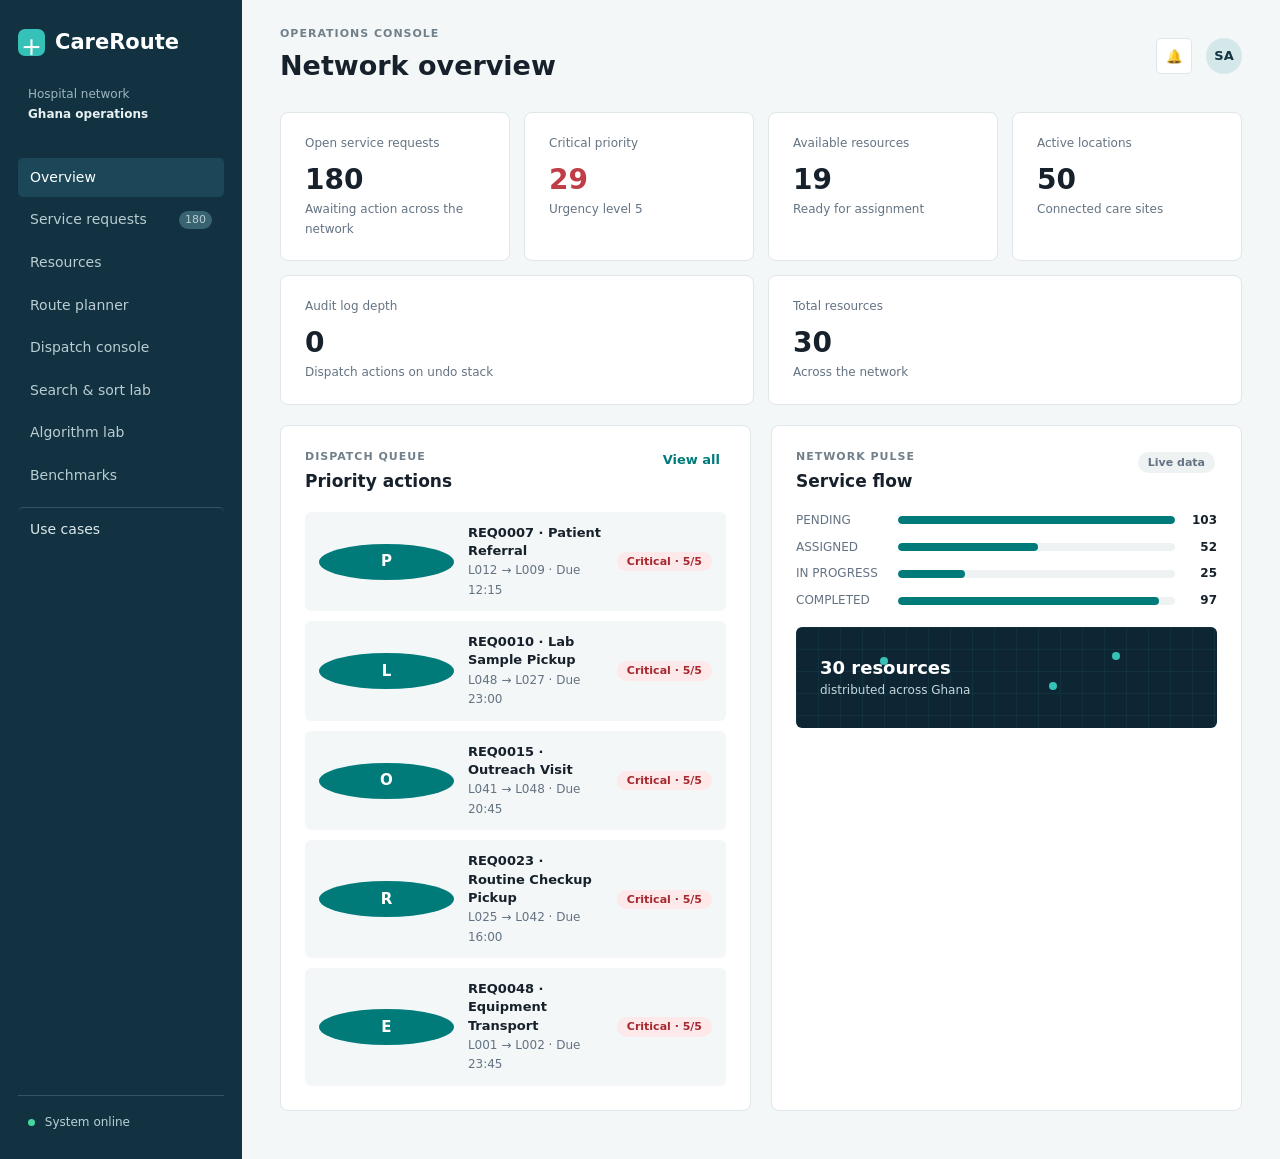
==== commit 9298fdde: "feat: add 6 interactive use case scenarios with real Ghanaian hospital data - UC1: Emergency Ambulan" ====
--- a/frontend/index.html
+++ b/frontend/index.html
@@ -20,6 +20,7 @@
           <button class="nav-item" data-view="search-sort">Search &amp; sort lab</button>
           <button class="nav-item" data-view="algorithms">Algorithm lab</button>
           <button class="nav-item" data-view="benchmarks">Benchmarks</button>
+          <a class="nav-item" href="/usecases.html" style="text-decoration:none;color:inherit;margin-top:8px;border-top:1px solid #315363;padding-top:12px">Use cases</a>
         </nav>
         <div class="sidebar-bottom"><span class="live-dot"></span> System online</div>
       </aside>
--- a/frontend/styles.css
+++ b/frontend/styles.css
@@ -288,3 +288,36 @@
 }
 dialog .primary-button { width: 100%; margin-top: 8px; }
 .dialog-close { position: absolute; top: 14px; right: 14px; border: 0; background: none; font-size: 22px; cursor: pointer; color: var(--muted); }
+
+/* ---- Use cases ---- */
+.usecase-grid { display: grid; grid-template-columns: repeat(auto-fill, minmax(360px, 1fr)); gap: 20px; margin-bottom: 28px; }
+@media (max-width: 800px) { .usecase-grid { grid-template-columns: 1fr; } }
+.usecase-card { background: var(--card); border: 1px solid var(--line); border-radius: 8px; padding: 24px; position: relative; }
+.usecase-card h2 { margin: 8px 0; font-size: 16px; }
+.usecase-card .uc-context { font-size: 13px; color: var(--muted); line-height: 1.6; margin-bottom: 14px; }
+.uc-badge { display: inline-block; padding: 2px 10px; border-radius: 12px; font-size: 10px; font-weight: 700; text-transform: uppercase; letter-spacing: 0.5px; }
+.uc-badge.emergency { background: #fde8ea; color: #a42a30; }
+.uc-badge.urgent { background: #fef3e2; color: #8a5510; }
+.uc-badge.outreach { background: #dff4f1; color: #007b7a; }
+.uc-badge.planning { background: #e8f0fe; color: #2a56a5; }
+.uc-badge.critical { background: #fde8ea; color: #a42a30; }
+.uc-badge.lookup { background: #eef6ee; color: #2a7a2a; }
+.uc-algorithms { display: flex; gap: 6px; flex-wrap: wrap; margin-bottom: 16px; }
+
+/* Scenario panel */
+.scenario-panel { background: var(--card); border: 1px solid var(--line); border-radius: 8px; padding: 28px; margin-top: 20px; }
+.scenario-header { display: flex; justify-content: space-between; align-items: flex-start; margin-bottom: 24px; }
+.scenario-steps { display: flex; flex-direction: column; gap: 14px; margin-bottom: 24px; }
+.step { display: flex; gap: 16px; padding: 14px 18px; background: var(--bg); border-radius: 6px; border-left: 3px solid var(--teal); }
+.step-num { width: 28px; height: 28px; background: var(--teal); color: #fff; border-radius: 50%; display: grid; place-items: center; font-weight: 700; font-size: 13px; flex-shrink: 0; }
+.step-body { flex: 1; min-width: 0; }
+.step-body strong { display: block; margin-bottom: 4px; font-size: 14px; }
+.step-body p { margin: 0; font-size: 13px; color: var(--muted); line-height: 1.6; }
+.step-code { background: #0e2634; color: #35c1b7; padding: 10px 14px; border-radius: 4px; font-size: 12px; overflow-x: auto; margin: 8px 0 0; font-family: "Cascadia Code", "Fira Code", monospace; white-space: pre; }
+.scenario-output h3 { font-size: 15px; margin: 18px 0 8px; }
+.scenario-output table { margin-top: 8px; }
+.result-card { padding: 14px 18px; background: var(--bg); border-radius: 6px; margin-bottom: 10px; border-left: 3px solid var(--line); }
+.result-card.success { border-left-color: var(--teal); }
+.result-card.error { border-left-color: var(--red); }
+.result-card strong { display: block; margin-bottom: 2px; }
+.result-card .muted { font-size: 12px; }
